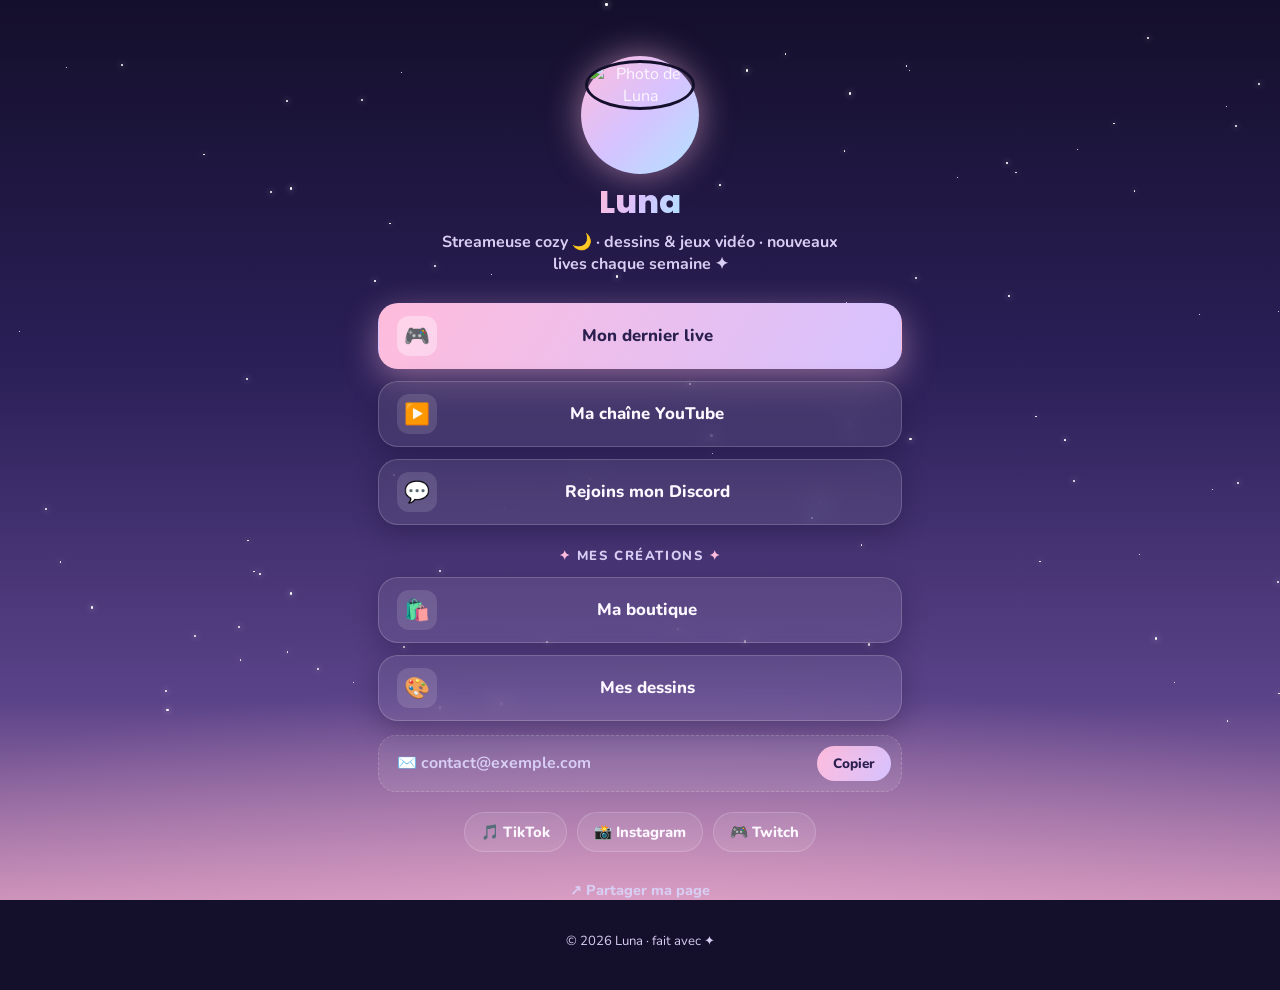
==== demos/lueur/index.html @ 0f82246b "Add files via upload" ====
<!-- demos/lueur/index.html -->
<!DOCTYPE html>
<html lang="fr">
<head>
    <meta charset="UTF-8">
    <meta name="viewport" content="width=device-width, initial-scale=1.0">
    <!-- Le titre et la description sont remplis par config.js -->
    <title>Mes liens</title>
    <meta name="description" content="Tous mes liens au même endroit ✦">
    <meta name="theme-color" content="#1c1538">
    <link rel="icon" href="images/avatar.svg">
    <link rel="stylesheet" href="assets/style.css">
</head>
<body>

    <!-- Décor : ciel étoilé (créé par script.js) -->
    <div class="ciel" aria-hidden="true"></div>

    <main class="page">

        <!-- Profil -->
        <header class="profil">
            <div class="photo-cadre">
                <img class="photo" id="photo" src="images/avatar.svg" alt="">
            </div>
            <h1 id="nom"></h1>
            <p class="bio" id="bio"></p>
        </header>

        <!-- Liens (remplis par script.js à partir de config.js) -->
        <nav class="liens" id="liens" aria-label="Mes liens"></nav>

        <!-- E-mail -->
        <div class="email" id="email" hidden>
            <span class="email-texte" id="email-texte"></span>
            <button type="button" class="petit-bouton" id="copier-email">Copier</button>
        </div>

        <!-- Réseaux -->
        <div class="reseaux" id="reseaux"></div>

        <!-- Partager la page -->
        <button type="button" class="partager" id="partager">↗ Partager ma page</button>

        <footer class="pied" id="pied"></footer>
    </main>

    <!-- Petite bulle de confirmation -->
    <div class="bulle" id="bulle" role="status" aria-live="polite"></div>

    <script src="config.js"></script>
    <script src="assets/script.js"></script>
</body>
</html>
---- demos/lueur/assets/style.css ----
/* demos/lueur/assets/style.css */

/* ===================================================
   ✦ Lueur — style de la page
   Tu n'as pas besoin de modifier ce fichier :
   les couleurs se choisissent dans config.js.
   =================================================== */

@import url("https://fonts.googleapis.com/css2?family=Poppins:wght@600;700;800&family=Nunito:wght@600;700;800&display=swap");

/* ---------- Thèmes ---------- */
:root, [data-theme="rose"] {
    --fond-1: #140f2b; --fond-2: #2a1f57; --fond-3: #5b4389; --fond-4: #c98fb7;
    --accent: #ffbcdc; --accent-2: #d6c2ff; --accent-3: #b3e2ff;
    --halo: 255, 188, 220;
    --texte: #fdf7ff; --texte-doux: #d8cdf2; --texte-bouton: #2a1f4f;
    --carte: rgba(255, 255, 255, 0.08); --carte-survol: rgba(255, 255, 255, 0.16);
    --bordure: rgba(255, 255, 255, 0.18);
    --etoiles: 1;
}
[data-theme="lavande"] {
    --fond-1: #120f2e; --fond-2: #262260; --fond-3: #574c9c; --fond-4: #a594d9;
    --accent: #d6c2ff; --accent-2: #b3c7ff; --accent-3: #ffd6f0;
    --halo: 214, 194, 255;
}
[data-theme="bleu-nuit"] {
    --fond-1: #0a1028; --fond-2: #142457; --fond-3: #2e4d8f; --fond-4: #7fa6d6;
    --accent: #b3e2ff; --accent-2: #c9d4ff; --accent-3: #ffe3b0;
    --halo: 179, 226, 255;
}
[data-theme="clair"] {
    --fond-1: #fff5fa; --fond-2: #f6ecff; --fond-3: #eaf4ff; --fond-4: #ffe9f3;
    --accent: #ff8fc4; --accent-2: #a98bff; --accent-3: #6cc4ff;
    --halo: 255, 143, 196;
    --texte: #2f2350; --texte-doux: #6d6190; --texte-bouton: #ffffff;
    --carte: rgba(255, 255, 255, 0.75); --carte-survol: #ffffff;
    --bordure: rgba(169, 139, 255, 0.3);
    --etoiles: 0;
}

/* ---------- Base ---------- */
*, *::before, *::after { margin: 0; padding: 0; box-sizing: border-box; }

html { background: var(--fond-1); }

body {
    min-height: 100vh;
    font-family: "Nunito", "Segoe UI", sans-serif;
    color: var(--texte);
    -webkit-font-smoothing: antialiased;
    overflow-x: hidden;
}

a { color: inherit; text-decoration: none; }
button { font: inherit; color: inherit; border: none; background: none; cursor: pointer; }

/* ---------- Ciel ---------- */
.ciel {
    position: fixed; inset: 0; z-index: -1; overflow: hidden;
    background: linear-gradient(180deg, var(--fond-1) 0%, var(--fond-2) 40%, var(--fond-3) 78%, var(--fond-4) 100%);
}
.ciel::after {
    content: ""; position: absolute; left: -20%; right: -20%; bottom: -30%; height: 55%;
    background: radial-gradient(ellipse at center, rgba(var(--halo), .35), transparent 70%);
}
.etoile {
    position: absolute; border-radius: 50%; background: #fff;
    opacity: var(--etoiles);
    box-shadow: 0 0 6px rgba(255, 255, 255, .9);
    animation: scintille var(--duree, 3s) ease-in-out infinite var(--delai, 0s);
}
.filante {
    position: absolute; width: 110px; height: 2px; border-radius: 99px;
    opacity: var(--etoiles);
    background: linear-gradient(90deg, #fff, rgba(var(--halo), .6), transparent);
    transform: rotate(-35deg);
    animation: filer 1.4s ease-out forwards;
}

/* ---------- Page ---------- */
.page {
    width: 100%; max-width: 560px; margin: 0 auto;
    padding: 56px 18px 40px;
    display: flex; flex-direction: column; align-items: center; gap: 14px;
}

/* ---------- Profil ---------- */
.profil { display: flex; flex-direction: column; align-items: center; text-align: center; gap: 10px; margin-bottom: 14px; }

.photo-cadre {
    width: 118px; height: 118px; padding: 4px; border-radius: 50%;
    background: linear-gradient(135deg, var(--accent), var(--accent-2), var(--accent-3));
    box-shadow: 0 0 34px rgba(var(--halo), .55);
    animation: apparition .8s both, flotte 5s ease-in-out 1s infinite;
}
.photo { width: 100%; height: 100%; border-radius: 50%; object-fit: cover; border: 3px solid var(--fond-1); }

h1 {
    font-family: "Poppins", sans-serif; font-weight: 800; font-size: 2rem; line-height: 1.15;
    background: linear-gradient(110deg, var(--accent), var(--accent-2), var(--accent-3));
    -webkit-background-clip: text; background-clip: text; color: transparent;
    animation: apparition .8s .1s both;
}

.bio { color: var(--texte-doux); font-weight: 700; max-width: 420px; animation: apparition .8s .2s both; }

/* ---------- Liens ---------- */
.liens { width: 100%; display: flex; flex-direction: column; gap: 12px; }

.lien {
    position: relative; overflow: hidden;
    display: flex; align-items: center; gap: 14px;
    min-height: 62px; padding: 12px 18px;
    border-radius: 20px;
    font-weight: 800; font-size: 1.05rem;
    background: var(--carte);
    border: 1px solid var(--bordure);
    backdrop-filter: blur(12px); -webkit-backdrop-filter: blur(12px);
    box-shadow: 0 8px 26px rgba(10, 5, 30, .25);
    transition: transform .3s, background .3s, box-shadow .3s;
    animation: apparition .7s both;
}
.lien:hover { transform: translateY(-3px) scale(1.01); background: var(--carte-survol); box-shadow: 0 12px 30px rgba(var(--halo), .3); }
.lien:active { transform: scale(.98); }

.lien-icone {
    width: 40px; height: 40px; flex: none;
    display: grid; place-items: center; font-size: 1.3rem;
    border-radius: 12px; background: rgba(255, 255, 255, .12);
}
.lien-titre { flex: 1; text-align: center; margin-right: 40px; }

/* Lien mis en avant */
.lien.vedette {
    color: var(--texte-bouton);
    background: linear-gradient(120deg, var(--accent), var(--accent-2));
    border-color: transparent;
    box-shadow: 0 10px 34px rgba(var(--halo), .45);
}
.lien.vedette .lien-icone { background: rgba(255, 255, 255, .35); }
.lien.vedette::after {
    content: ""; position: absolute; top: 0; bottom: 0; width: 60px; left: -80px;
    background: linear-gradient(90deg, transparent, rgba(255, 255, 255, .7), transparent);
    transform: skewX(-20deg);
    animation: reflet 3.5s ease-in-out 1.2s infinite;
}

.section-titre {
    margin-top: 10px; text-align: center;
    font-size: .82rem; font-weight: 800; letter-spacing: .12em; text-transform: uppercase;
    color: var(--texte-doux);
    animation: apparition .7s both;
}
.section-titre::before, .section-titre::after { content: " ✦ "; color: var(--accent); }

/* ---------- E-mail ---------- */
.email {
    width: 100%; display: flex; align-items: center; justify-content: space-between; gap: 10px;
    padding: 10px 10px 10px 18px; border-radius: 18px;
    background: var(--carte); border: 1px dashed var(--bordure);
    font-weight: 700; color: var(--texte-doux);
}
.email-texte { overflow-wrap: anywhere; }
.petit-bouton {
    flex: none; padding: 8px 16px; border-radius: 999px; font-weight: 800; font-size: .85rem;
    color: var(--texte-bouton); background: linear-gradient(120deg, var(--accent), var(--accent-2));
}

/* ---------- Réseaux ---------- */
.reseaux { display: flex; flex-wrap: wrap; justify-content: center; gap: 10px; margin-top: 6px; }
.reseau {
    display: flex; align-items: center; gap: 8px;
    padding: 9px 16px; border-radius: 999px;
    font-weight: 800; font-size: .92rem;
    background: var(--carte); border: 1px solid var(--bordure);
    transition: transform .3s, background .3s;
}
.reseau:hover { transform: translateY(-3px); background: var(--carte-survol); }

/* ---------- Partager + pied ---------- */
.partager { margin-top: 6px; font-weight: 800; font-size: .9rem; color: var(--texte-doux); padding: 8px 14px; border-radius: 999px; }
.partager:hover { color: var(--accent); }
.pied { margin-top: 10px; font-size: .82rem; color: var(--texte-doux); text-align: center; }

/* ---------- Bulle ---------- */
.bulle {
    position: fixed; left: 50%; bottom: 26px; z-index: 10;
    transform: translate(-50%, 30px); opacity: 0;
    padding: 10px 20px; border-radius: 999px;
    font-weight: 800; color: var(--texte-bouton);
    background: linear-gradient(120deg, var(--accent), var(--accent-2));
    box-shadow: 0 10px 30px rgba(var(--halo), .45);
    transition: opacity .3s, transform .3s; pointer-events: none;
}
.bulle.visible { opacity: 1; transform: translate(-50%, 0); }

/* ---------- Animations ---------- */
@keyframes apparition { from { opacity: 0; transform: translateY(18px); filter: blur(6px); } }
@keyframes flotte { 50% { transform: translateY(-6px); } }
@keyframes scintille { 0%, 100% { opacity: calc(var(--etoiles) * .25); } 50% { opacity: var(--etoiles); } }
@keyframes filer { from { transform: rotate(-35deg) translateX(0); } to { transform: rotate(-35deg) translateX(-380px); opacity: 0; } }
@keyframes reflet { 0% { left: -80px; } 40%, 100% { left: 110%; } }

@media (prefers-reduced-motion: reduce) {
    *, *::before, *::after { animation: none !important; transition: none !important; }
}
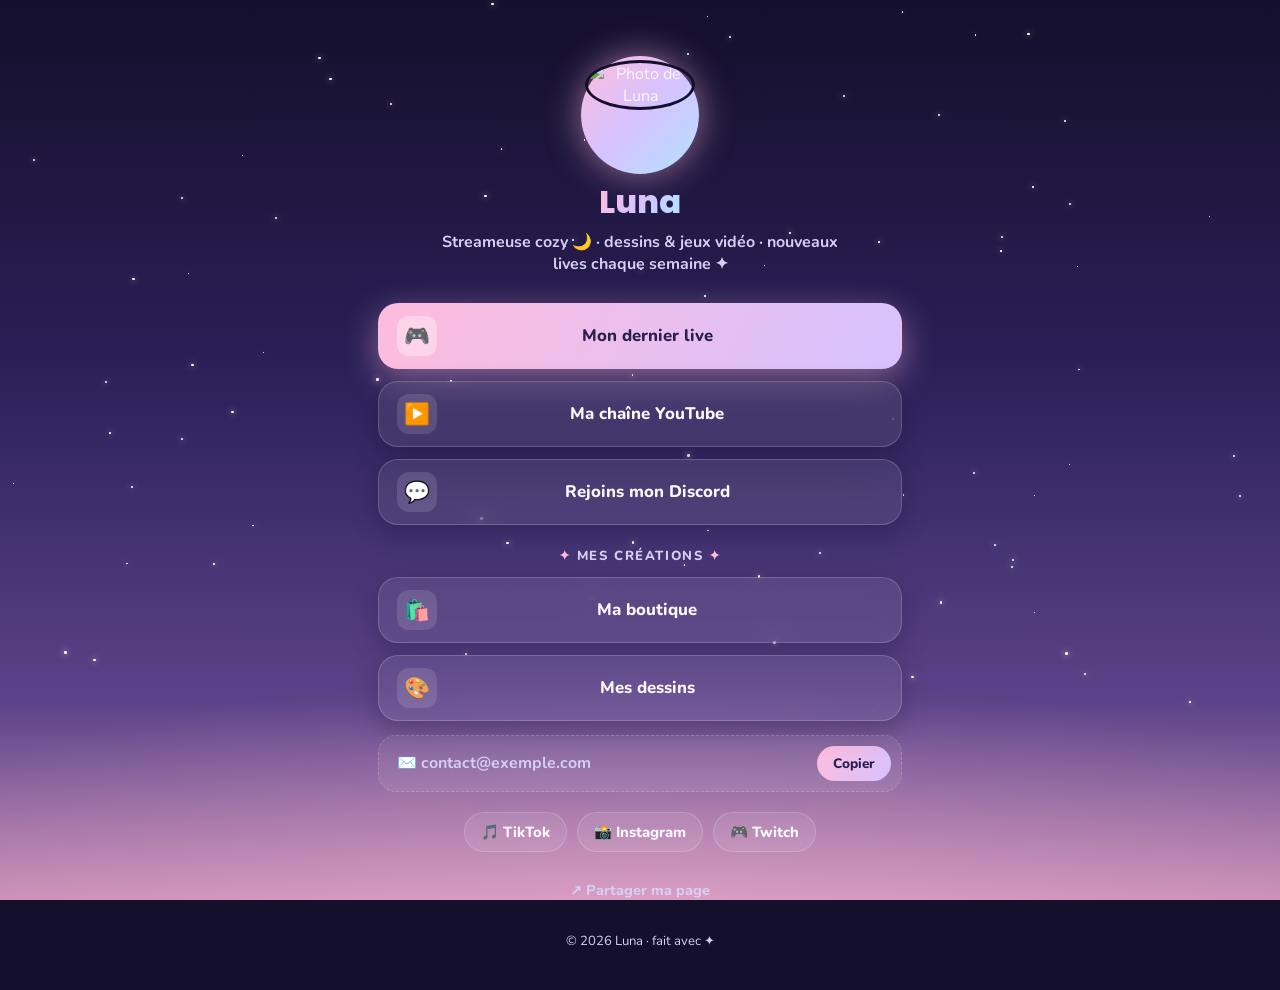
==== commit 537565dd: "Add files via upload" ====
--- a/demos/lueur/index.html
+++ b/demos/lueur/index.html
@@ -8,7 +8,7 @@
     <title>Mes liens</title>
     <meta name="description" content="Tous mes liens au même endroit ✦">
     <meta name="theme-color" content="#1c1538">
-    <link rel="icon" href="images/avatar.svg">
+    <link rel="icon" href="images/avatar.png">
     <link rel="stylesheet" href="assets/style.css">
 </head>
 <body>
@@ -21,7 +21,7 @@
         <!-- Profil -->
         <header class="profil">
             <div class="photo-cadre">
-                <img class="photo" id="photo" src="images/avatar.svg" alt="">
+                <img class="photo" id="photo" src="images/avatar.png" alt="">
             </div>
             <h1 id="nom"></h1>
             <p class="bio" id="bio"></p>
